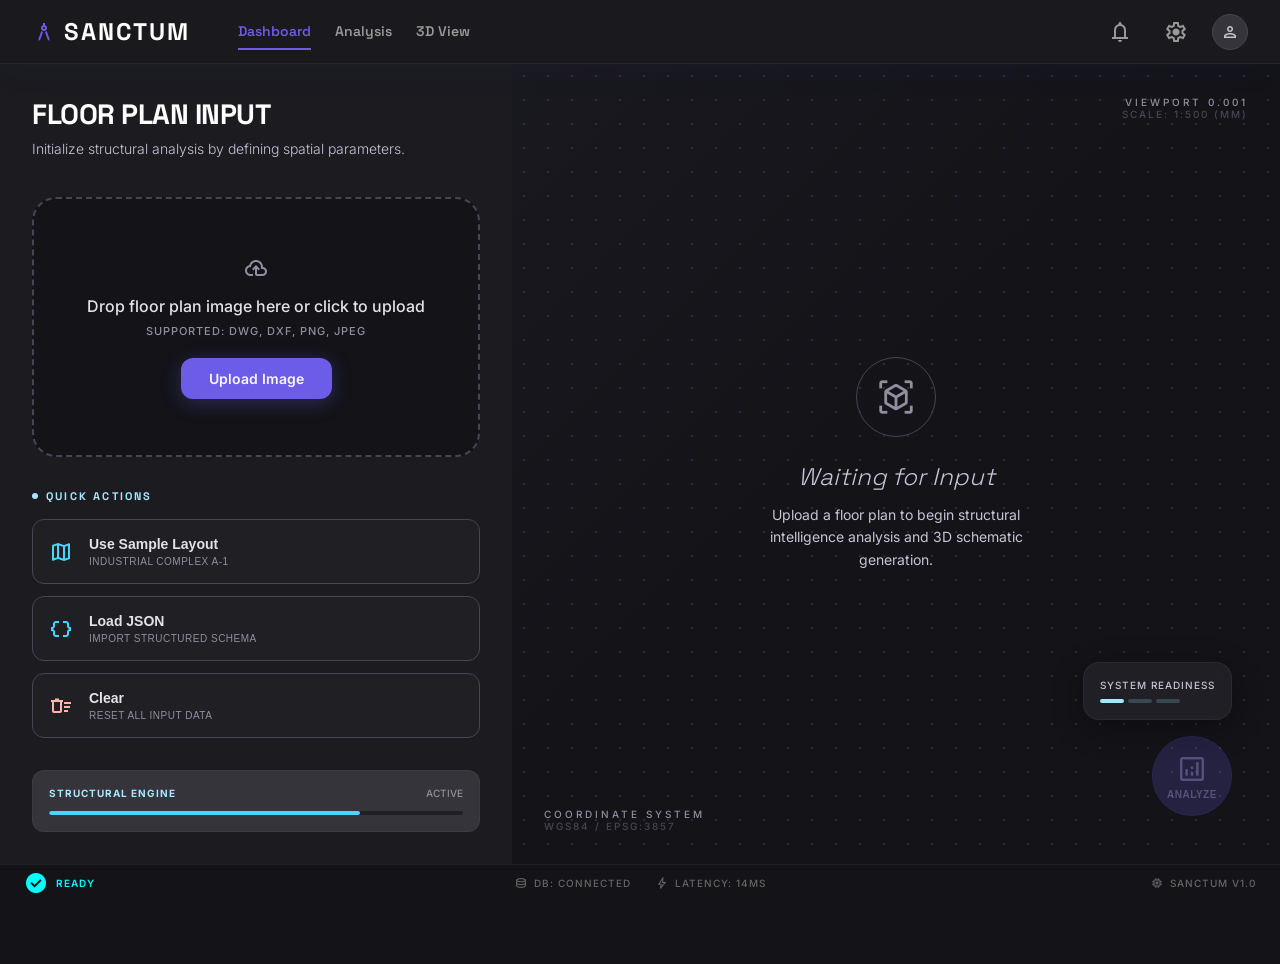
==== frontend/index.html @ 698c04fd "feat: add Flask API server and connect frontend to backend" ====
<!DOCTYPE html>
<html class="dark" lang="en">
<head>
    <meta charset="UTF-8">
    <meta name="viewport" content="width=device-width, initial-scale=1.0">
    <title>SANCTUM AI - Structural Intelligence System</title>
    <link rel="stylesheet" href="style.css">
    <link rel="preconnect" href="https://fonts.googleapis.com">
    <link rel="preconnect" href="https://fonts.gstatic.com" crossorigin>
    <link href="https://fonts.googleapis.com/css2?family=Space+Grotesk:wght@300;400;500;600;700&family=Inter:wght@300;400;500;600;700&family=JetBrains+Mono:wght@400;500;600&display=swap" rel="stylesheet">
    <link href="https://fonts.googleapis.com/css2?family=Material+Symbols+Outlined:wght,FILL@100..700,0..1&display=swap" rel="stylesheet">
</head>
<body>
    <header class="topbar">
        <div class="topbar-left">
            <div class="logo">
                <span class="material-symbols-outlined logo-icon">architecture</span>
                <span class="logo-text">SANCTUM</span>
            </div>
            <nav class="nav-tabs">
                <a class="nav-tab active" href="#">Dashboard</a>
                <a class="nav-tab" href="#">Analysis</a>
                <a class="nav-tab" href="#">3D View</a>
            </nav>
        </div>
        <div class="topbar-right">
            <button class="icon-btn">
                <span class="material-symbols-outlined">notifications</span>
            </button>
            <button class="icon-btn">
                <span class="material-symbols-outlined">settings</span>
            </button>
            <div class="user-avatar">
                <span class="material-symbols-outlined">person</span>
            </div>
        </div>
    </header>

    <main class="main-content">
        <!-- Left Panel - Input -->
        <section class="left-panel">
            <div class="panel-header">
                <h1 class="panel-title">Floor Plan Input</h1>
                <p class="panel-subtitle">Initialize structural analysis by defining spatial parameters.</p>
            </div>

            <!-- Upload Zone -->
            <div class="upload-zone" id="dropzone">
                <span class="material-symbols-outlined upload-icon">cloud_upload</span>
                <p class="upload-text">Drop floor plan image here or click to upload</p>
                <p class="upload-formats">Supported: DWG, DXF, PNG, JPEG</p>
                <button class="upload-btn" id="btn-upload">
                    Upload Image
                </button>
                <input type="file" id="file-input" accept="image/*" hidden>
            </div>

            <!-- Quick Actions -->
            <div class="quick-actions">
                <h2 class="section-title">
                    <span class="section-dot"></span>
                    Quick Actions
                </h2>
                <div class="action-grid">
                    <button class="action-card" id="btn-sample">
                        <span class="material-symbols-outlined action-icon">map</span>
                        <div class="action-info">
                            <p class="action-title">Use Sample Layout</p>
                            <p class="action-desc">Industrial Complex A-1</p>
                        </div>
                    </button>
                    <button class="action-card" id="btn-json">
                        <span class="material-symbols-outlined action-icon">data_object</span>
                        <div class="action-info">
                            <p class="action-title">Load JSON</p>
                            <p class="action-desc">Import structured schema</p>
                        </div>
                    </button>
                    <button class="action-card danger" id="btn-clear">
                        <span class="material-symbols-outlined action-icon">delete_sweep</span>
                        <div class="action-info">
                            <p class="action-title">Clear</p>
                            <p class="action-desc">Reset all input data</p>
                        </div>
                    </button>
                </div>
            </div>

            <!-- System Info -->
            <div class="system-info">
                <div class="system-header">
                    <span class="system-label">Structural Engine</span>
                    <span class="system-status">Active</span>
                </div>
                <div class="system-progress">
                    <div class="progress-bar"></div>
                </div>
            </div>
        </section>

        <!-- Right Panel - Preview -->
        <section class="right-panel">
            <div class="preview-bg">
                <div class="dot-grid"></div>
                <div class="gradient-overlay"></div>
            </div>
            
            <div class="preview-placeholder" id="placeholder">
                <div class="placeholder-icon">
                    <span class="material-symbols-outlined">view_in_ar</span>
                </div>
                <h3 class="placeholder-title">Waiting for Input</h3>
                <p class="placeholder-text">Upload a floor plan to begin structural intelligence analysis and 3D schematic generation.</p>
            </div>

            <img id="preview-image" class="preview-image" alt="Floor plan preview" hidden>

            <!-- Floating Analyze Button -->
            <div class="analyze-float">
                <div class="system-readout">
                    <p class="readout-label">System Readiness</p>
                    <div class="readout-dots">
                        <span class="dot active"></span>
                        <span class="dot"></span>
                        <span class="dot"></span>
                    </div>
                </div>
                <button class="analyze-btn" id="btn-analyze" disabled>
                    <span class="material-symbols-outlined">analytics</span>
                    <span class="analyze-label">Analyze</span>
                </button>
            </div>

            <!-- Corner Annotations -->
            <div class="corner-info top-right">
                <p class="corner-label">Viewport 0.001</p>
                <p class="corner-sublabel">Scale: 1:500 (mm)</p>
            </div>
            <div class="corner-info bottom-left">
                <p class="corner-label">Coordinate System</p>
                <p class="corner-sublabel">WGS84 / EPSG:3857</p>
            </div>
        </section>
    </main>

    <!-- Status Bar -->
    <footer class="status-bar">
        <div class="status-left">
            <span class="material-symbols-outlined status-icon ready">check_circle</span>
            <span class="status-text ready" id="status-text">Ready</span>
        </div>
        <div class="status-center">
            <span class="status-item">
                <span class="material-symbols-outlined">database</span>
                DB: CONNECTED
            </span>
            <span class="status-item">
                <span class="material-symbols-outlined">bolt</span>
                LATENCY: 14MS
            </span>
        </div>
        <div class="status-right">
            <span class="status-item">
                <span class="material-symbols-outlined">memory</span>
                SANCTUM v1.0
            </span>
        </div>
    </footer>

    <script src="app.js"></script>
</body>
</html>
---- frontend/style.css ----
:root {
    --bg-surface: #131318;
    --bg-surface-container: #1f1f24;
    --bg-surface-container-low: #1b1b20;
    --bg-surface-container-high: #2a292f;
    --bg-surface-container-highest: #35343a;
    --bg-surface-bright: #39393e;
    --bg-surface-dim: #131318;
    
    --color-primary: #c6bfff;
    --color-primary-container: #6c5ce7;
    --color-on-primary: #2900a0;
    --color-on-primary-container: #faf6ff;
    
    --color-secondary: #a5e7ff;
    --color-secondary-container: #00d2ff;
    --color-on-secondary: #003543;
    --color-secondary-fixed: #b6ebff;
    --color-secondary-fixed-dim: #47d6ff;
    
    --color-tertiary: #c5c0ff;
    --color-tertiary-container: #6d66c4;
    --color-on-tertiary: #2a1f7e;
    
    --color-error: #ffb4ab;
    --color-error-container: #93000a;
    
    --color-on-surface: #e4e1e9;
    --color-on-surface-variant: #c8c4d7;
    --color-on-background: #e4e1e9;
    
    --color-outline: #928ea0;
    --color-outline-variant: #474554;
    
    --font-headline: 'Space Grotesk', sans-serif;
    --font-body: 'Inter', sans-serif;
    --font-mono: 'JetBrains Mono', monospace;
    
    --radius-sm: 6px;
    --radius-md: 12px;
    --radius-lg: 16px;
    --radius-xl: 24px;
    
    --transition-fast: 150ms ease;
    --transition-normal: 250ms ease;
}

* {
    margin: 0;
    padding: 0;
    box-sizing: border-box;
}

body {
    font-family: var(--font-body);
    background: var(--bg-surface);
    color: var(--color-on-surface);
    min-height: 100vh;
    overflow: hidden;
}

/* Top App Bar */
.topbar {
    position: fixed;
    top: 0;
    left: 0;
    right: 0;
    height: 64px;
    z-index: 100;
    background: rgba(31, 31, 36, 0.6);
    backdrop-filter: blur(24px);
    border-bottom: 1px solid rgba(255, 255, 255, 0.06);
    display: flex;
    align-items: center;
    justify-content: space-between;
    padding: 0 32px;
    box-shadow: 0 0 40px rgba(108, 92, 231, 0.06);
}

.topbar-left {
    display: flex;
    align-items: center;
    gap: 48px;
}

.logo {
    display: flex;
    align-items: center;
    gap: 8px;
}

.logo-icon {
    font-size: 28px;
    color: var(--color-primary-container);
    font-variation-settings: 'FILL' 1;
}

.logo-text {
    font-family: var(--font-headline);
    font-size: 24px;
    font-weight: 700;
    letter-spacing: 2px;
    color: white;
    text-transform: uppercase;
}

.nav-tabs {
    display: flex;
    align-items: center;
    gap: 24px;
}

.nav-tab {
    font-family: var(--font-headline);
    font-size: 14px;
    font-weight: 600;
    color: #999;
    text-decoration: none;
    padding: 8px 0;
    border-bottom: 2px solid transparent;
    transition: all var(--transition-fast);
}

.nav-tab:hover {
    color: white;
}

.nav-tab.active {
    color: var(--color-primary-container);
    border-bottom-color: var(--color-primary-container);
}

.topbar-right {
    display: flex;
    align-items: center;
    gap: 16px;
}

.icon-btn {
    width: 40px;
    height: 40px;
    border-radius: var(--radius-md);
    border: none;
    background: transparent;
    color: #999;
    cursor: pointer;
    display: flex;
    align-items: center;
    justify-content: center;
    transition: all var(--transition-fast);
}

.icon-btn:hover {
    background: var(--bg-surface-container-highest);
    color: white;
}

.user-avatar {
    width: 36px;
    height: 36px;
    border-radius: 50%;
    background: var(--bg-surface-container-highest);
    border: 1px solid var(--color-outline-variant);
    display: flex;
    align-items: center;
    justify-content: center;
    cursor: pointer;
}

.user-avatar .material-symbols-outlined {
    font-size: 20px;
    color: var(--color-on-surface-variant);
}

/* Main Content */
.main-content {
    display: flex;
    height: calc(100vh - 36px - 64px);
    margin-top: 64px;
    overflow: hidden;
}

/* Left Panel */
.left-panel {
    width: 40%;
    min-width: 360px;
    background: var(--bg-surface-container-low);
    padding: 32px;
    display: flex;
    flex-direction: column;
    gap: 32px;
    overflow-y: auto;
}

.panel-header {
    margin-bottom: 8px;
}

.panel-title {
    font-family: var(--font-headline);
    font-size: 28px;
    font-weight: 700;
    letter-spacing: -0.5px;
    color: white;
    text-transform: uppercase;
    margin-bottom: 8px;
}

.panel-subtitle {
    font-size: 14px;
    color: var(--color-on-surface-variant);
    font-weight: 300;
}

/* Upload Zone */
.upload-zone {
    position: relative;
    height: 280px;
    border: 2px dashed var(--color-outline-variant);
    border-radius: var(--radius-xl);
    background: var(--bg-surface-dim);
    display: flex;
    flex-direction: column;
    align-items: center;
    justify-content: center;
    padding: 24px;
    cursor: pointer;
    transition: all var(--transition-normal);
}

.upload-zone:hover {
    border-color: var(--color-primary-container);
    background: var(--bg-surface-container);
}

.upload-icon {
    font-size: 56px;
    color: var(--color-outline);
    margin-bottom: 16px;
    transition: color var(--transition-normal);
}

.upload-zone:hover .upload-icon {
    color: var(--color-primary-container);
}

.upload-text {
    font-size: 16px;
    font-weight: 500;
    color: var(--color-on-surface);
    margin-bottom: 8px;
}

.upload-formats {
    font-size: 11px;
    font-weight: 500;
    color: var(--color-outline);
    text-transform: uppercase;
    letter-spacing: 1px;
    margin-bottom: 20px;
}

.upload-btn {
    padding: 12px 28px;
    background: var(--color-primary-container);
    color: var(--color-on-primary-container);
    border: none;
    border-radius: var(--radius-md);
    font-family: var(--font-body);
    font-size: 14px;
    font-weight: 600;
    cursor: pointer;
    box-shadow: 0 4px 20px rgba(108, 92, 231, 0.3);
    transition: all var(--transition-fast);
}

.upload-btn:hover {
    transform: scale(1.02);
}

.upload-btn:active {
    transform: scale(0.98);
}

/* Quick Actions */
.quick-actions {
    flex: 1;
}

.section-title {
    font-family: var(--font-headline);
    font-size: 11px;
    font-weight: 700;
    color: var(--color-secondary);
    text-transform: uppercase;
    letter-spacing: 0.2em;
    display: flex;
    align-items: center;
    gap: 8px;
    margin-bottom: 16px;
}

.section-dot {
    width: 6px;
    height: 6px;
    background: var(--color-secondary);
    border-radius: 50%;
}

.action-grid {
    display: flex;
    flex-direction: column;
    gap: 12px;
}

.action-card {
    display: flex;
    align-items: center;
    gap: 16px;
    padding: 16px;
    background: var(--bg-surface-container);
    border: 1px solid var(--color-outline-variant);
    border-radius: var(--radius-md);
    cursor: pointer;
    transition: all var(--transition-fast);
    text-align: left;
}

.action-card:hover {
    background: var(--bg-surface-bright);
    border-color: rgba(255, 255, 255, 0.1);
}

.action-card.danger:hover {
    background: rgba(255, 71, 87, 0.1);
    border-color: rgba(255, 71, 87, 0.3);
}

.action-card .action-icon {
    font-size: 24px;
    color: var(--color-secondary-fixed-dim);
}

.action-card.danger .action-icon {
    color: var(--color-error);
}

.action-info {
    flex: 1;
}

.action-title {
    font-size: 14px;
    font-weight: 600;
    color: var(--color-on-surface);
    margin-bottom: 4px;
}

.action-desc {
    font-size: 10px;
    font-weight: 500;
    color: var(--color-outline);
    text-transform: uppercase;
    letter-spacing: 0.05em;
}

/* System Info */
.system-info {
    margin-top: auto;
    padding: 16px;
    background: var(--bg-surface-container-highest);
    border-radius: var(--radius-md);
    border: 1px solid rgba(255, 255, 255, 0.04);
}

.system-header {
    display: flex;
    justify-content: space-between;
    margin-bottom: 12px;
}

.system-label {
    font-size: 10px;
    font-weight: 700;
    color: var(--color-secondary);
    text-transform: uppercase;
    letter-spacing: 0.1em;
}

.system-status {
    font-size: 10px;
    font-weight: 500;
    color: var(--color-outline);
    text-transform: uppercase;
}

.system-progress {
    height: 4px;
    background: var(--bg-surface-container);
    border-radius: 2px;
    overflow: hidden;
}

.progress-bar {
    height: 100%;
    width: 75%;
    background: var(--color-secondary-fixed-dim);
    border-radius: 2px;
}

/* Right Panel */
.right-panel {
    flex: 1;
    position: relative;
    background: var(--bg-surface);
    overflow: hidden;
}

.preview-bg {
    position: absolute;
    inset: 0;
    z-index: 0;
}

.dot-grid {
    position: absolute;
    inset: 0;
    background-image: radial-gradient(circle, var(--color-outline-variant) 1px, transparent 1px);
    background-size: 24px 24px;
    opacity: 0.5;
}

.gradient-overlay {
    position: absolute;
    inset: 0;
    background: linear-gradient(135deg, rgba(198, 191, 255, 0.03) 0%, transparent 50%);
}

.preview-placeholder {
    position: absolute;
    inset: 0;
    display: flex;
    flex-direction: column;
    align-items: center;
    justify-content: center;
    z-index: 1;
}

.placeholder-icon {
    width: 80px;
    height: 80px;
    border: 1px solid var(--color-outline-variant);
    border-radius: 50%;
    display: flex;
    align-items: center;
    justify-content: center;
    margin-bottom: 24px;
}

.placeholder-icon .material-symbols-outlined {
    font-size: 40px;
    color: var(--color-outline);
}

.placeholder-title {
    font-family: var(--font-headline);
    font-size: 24px;
    font-weight: 300;
    color: var(--color-on-surface-variant);
    font-style: italic;
    margin-bottom: 12px;
}

.placeholder-text {
    font-size: 14px;
    color: var(--color-on-surface-variant);
    max-width: 320px;
    text-align: center;
    line-height: 1.6;
}

.preview-image {
    position: absolute;
    inset: 0;
    width: 100%;
    height: 100%;
    object-fit: contain;
    padding: 48px;
    z-index: 2;
}

/* Floating Analyze Button */
.analyze-float {
    position: absolute;
    bottom: 48px;
    right: 48px;
    display: flex;
    flex-direction: column;
    align-items: flex-end;
    gap: 16px;
    z-index: 10;
}

.system-readout {
    padding: 16px;
    background: rgba(42, 41, 47, 0.6);
    backdrop-filter: blur(12px);
    border: 1px solid rgba(255, 255, 255, 0.05);
    border-radius: var(--radius-lg);
    box-shadow: 0 8px 32px rgba(0, 0, 0, 0.3);
}

.readout-label {
    font-size: 10px;
    font-weight: 500;
    color: var(--color-on-surface-variant);
    text-transform: uppercase;
    letter-spacing: 0.1em;
    margin-bottom: 8px;
}

.readout-dots {
    display: flex;
    gap: 4px;
}

.readout-dots .dot {
    width: 24px;
    height: 4px;
    background: rgba(165, 231, 255, 0.2);
    border-radius: 2px;
}

.readout-dots .dot.active {
    background: var(--color-secondary);
}

.analyze-btn {
    width: 80px;
    height: 80px;
    border-radius: 50%;
    background: rgba(108, 92, 231, 0.2);
    border: 1px solid rgba(108, 92, 231, 0.1);
    color: rgba(198, 191, 255, 0.3);
    cursor: not-allowed;
    display: flex;
    flex-direction: column;
    align-items: center;
    justify-content: center;
    gap: 4px;
    transition: all var(--transition-normal);
}

.analyze-btn:not(:disabled) {
    background: var(--color-primary-container);
    color: var(--color-on-primary-container);
    cursor: pointer;
    box-shadow: 0 8px 32px rgba(108, 92, 231, 0.4);
}

.analyze-btn:not(:disabled):hover {
    transform: scale(1.05);
    box-shadow: 0 12px 40px rgba(108, 92, 231, 0.5);
}

.analyze-btn .material-symbols-outlined {
    font-size: 32px;
}

.analyze-label {
    font-size: 10px;
    font-weight: 700;
    text-transform: uppercase;
    letter-spacing: 0.05em;
}

/* Corner Annotations */
.corner-info {
    position: absolute;
    z-index: 5;
    pointer-events: none;
}

.corner-info.top-right {
    top: 32px;
    right: 32px;
    text-align: right;
}

.corner-info.bottom-left {
    bottom: 32px;
    left: 32px;
}

.corner-label {
    font-size: 10px;
    font-weight: 500;
    color: var(--color-outline);
    text-transform: uppercase;
    letter-spacing: 0.3em;
}

.corner-sublabel {
    font-size: 10px;
    font-weight: 500;
    color: var(--color-outline-variant);
    text-transform: uppercase;
    letter-spacing: 0.2em;
}

/* Status Bar */
.status-bar {
    position: fixed;
    bottom: 0;
    left: 0;
    right: 0;
    height: 36px;
    z-index: 100;
    background: var(--bg-surface);
    border-top: 1px solid rgba(255, 255, 255, 0.05);
    display: flex;
    align-items: center;
    justify-content: space-between;
    padding: 0 24px;
}

.status-left,
.status-center,
.status-right {
    display: flex;
    align-items: center;
    gap: 8px;
}

.status-left {
    flex: 1;
}

.status-center {
    flex: 2;
    justify-content: center;
    gap: 24px;
}

.status-right {
    flex: 1;
    justify-content: flex-end;
}

.status-icon {
    font-size: 16px;
}

.status-icon.ready {
    color: #00FFFF;
    font-variation-settings: 'FILL' 1;
}

.status-text {
    font-size: 10px;
    font-weight: 600;
    text-transform: uppercase;
    letter-spacing: 0.1em;
    color: #00FFFF;
}

.status-item {
    display: flex;
    align-items: center;
    gap: 6px;
    font-size: 10px;
    font-weight: 500;
    text-transform: uppercase;
    letter-spacing: 0.1em;
    color: #666;
}

.status-item .material-symbols-outlined {
    font-size: 14px;
}

/* Dragover State */
.upload-zone.dragover {
    border-color: var(--color-primary-container);
    background: var(--bg-surface-container);
}

.upload-zone.dragover .upload-icon {
    color: var(--color-primary-container);
}

/* Loading Animation */
.analyze-btn.loading {
    pointer-events: none;
}

.analyze-btn.loading .material-symbols-outlined {
    animation: spin 1s linear infinite;
}

@keyframes spin {
    from { transform: rotate(0deg); }
    to { transform: rotate(360deg); }
}

/* Responsive */
@media (max-width: 1024px) {
    .left-panel {
        width: 100%;
        min-width: auto;
        height: auto;
        max-height: 50vh;
    }
    
    .right-panel {
        min-height: 50vh;
    }
    
    .analyze-float {
        bottom: 24px;
        right: 24px;
    }
}
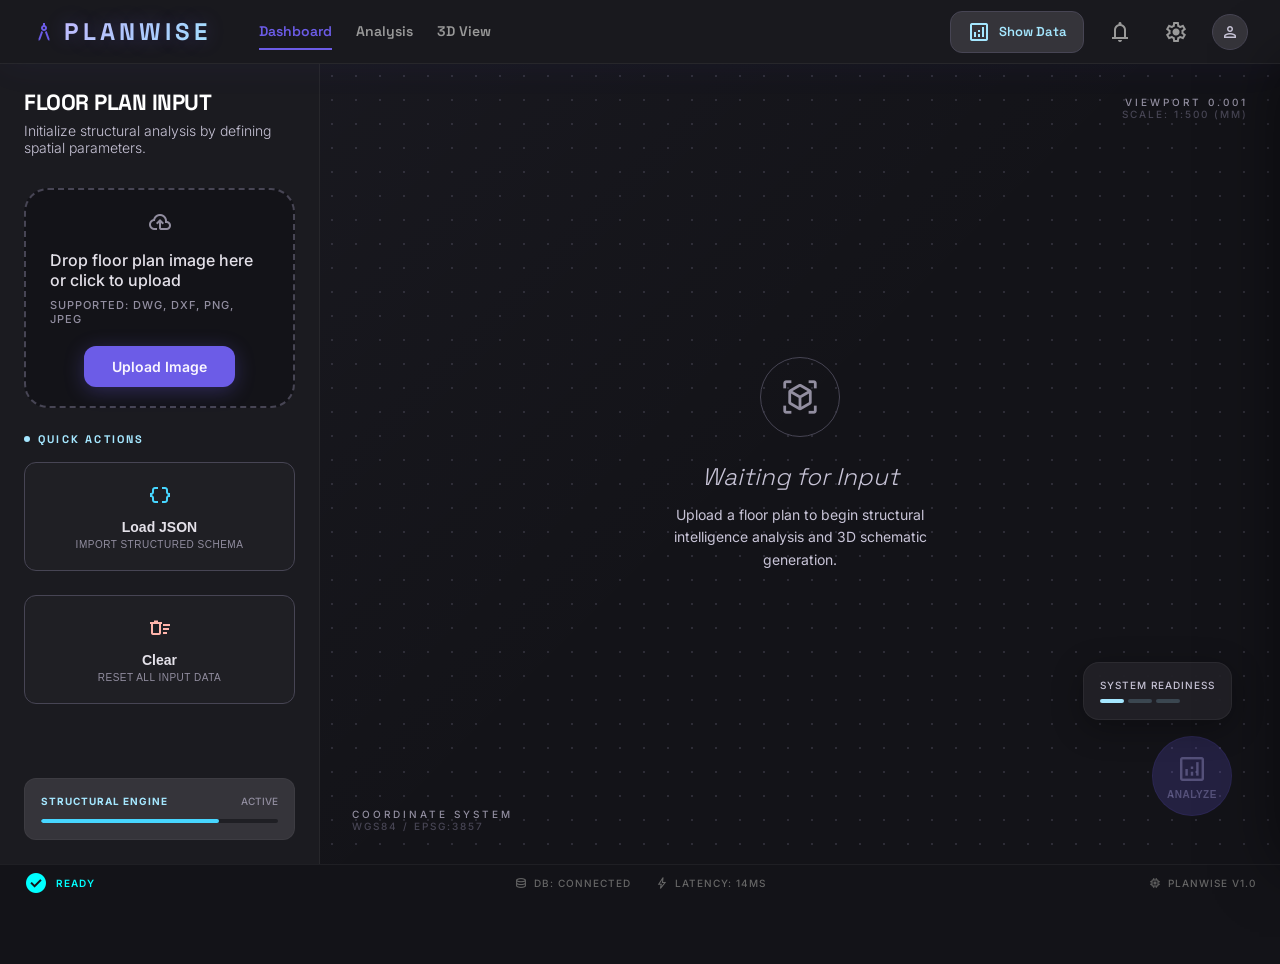
==== commit 23db17c3: "UI updates: improved layout, removed sample layout option, added toggle panel, branding update to Pl" ====
--- a/frontend/index.html
+++ b/frontend/index.html
@@ -3,19 +3,20 @@
 <head>
     <meta charset="UTF-8">
     <meta name="viewport" content="width=device-width, initial-scale=1.0">
-    <title>SANCTUM AI - Structural Intelligence System</title>
+    <title>PLANWISE AI - Structural Intelligence System</title>
     <link rel="stylesheet" href="style.css">
     <link rel="preconnect" href="https://fonts.googleapis.com">
     <link rel="preconnect" href="https://fonts.gstatic.com" crossorigin>
     <link href="https://fonts.googleapis.com/css2?family=Space+Grotesk:wght@300;400;500;600;700&family=Inter:wght@300;400;500;600;700&family=JetBrains+Mono:wght@400;500;600&display=swap" rel="stylesheet">
     <link href="https://fonts.googleapis.com/css2?family=Material+Symbols+Outlined:wght,FILL@100..700,0..1&display=swap" rel="stylesheet">
+    <script src="https://cdn.plot.ly/plotly-2.32.0.min.js"></script>
 </head>
 <body>
     <header class="topbar">
         <div class="topbar-left">
             <div class="logo">
                 <span class="material-symbols-outlined logo-icon">architecture</span>
-                <span class="logo-text">SANCTUM</span>
+                <span class="logo-text">PLANWISE</span>
             </div>
             <nav class="nav-tabs">
                 <a class="nav-tab active" href="#">Dashboard</a>
@@ -24,6 +25,10 @@
             </nav>
         </div>
         <div class="topbar-right">
+            <button class="toggle-btn" id="btn-toggle-results">
+                <span class="material-symbols-outlined">analytics</span>
+                <span>Show Data</span>
+            </button>
             <button class="icon-btn">
                 <span class="material-symbols-outlined">notifications</span>
             </button>
@@ -62,13 +67,6 @@
                     Quick Actions
                 </h2>
                 <div class="action-grid">
-                    <button class="action-card" id="btn-sample">
-                        <span class="material-symbols-outlined action-icon">map</span>
-                        <div class="action-info">
-                            <p class="action-title">Use Sample Layout</p>
-                            <p class="action-desc">Industrial Complex A-1</p>
-                        </div>
-                    </button>
                     <button class="action-card" id="btn-json">
                         <span class="material-symbols-outlined action-icon">data_object</span>
                         <div class="action-info">
@@ -114,6 +112,9 @@
             </div>
 
             <img id="preview-image" class="preview-image" alt="Floor plan preview" hidden>
+            
+            <!-- Plotly 3D Viewer -->
+            <div id="plotly-viewer" style="position: absolute; top:0; left:0; width: 100%; height: 100%; z-index: 10; display: none;"></div>
 
             <!-- Floating Analyze Button -->
             <div class="analyze-float">
@@ -140,6 +141,21 @@
                 <p class="corner-label">Coordinate System</p>
                 <p class="corner-sublabel">WGS84 / EPSG:3857</p>
             </div>
+        <!-- Right Panel - Analysis Results -->
+        <section class="analysis-panel" id="analysis-panel">
+            <div class="analysis-header">
+                <h2 class="analysis-title">Structural Analysis</h2>
+                <div class="analysis-badge">Real-time</div>
+            </div>
+            
+            <div class="analysis-placeholder">
+                <span class="material-symbols-outlined placeholder-icon">analytics</span>
+                <p>Run analysis to view structural data and material optimization recommendations.</p>
+            </div>
+            
+            <div class="analysis-results" id="analysis-results" hidden>
+                <!-- Dynamically populated by app.js -->
+            </div>
         </section>
     </main>
 
@@ -162,7 +178,7 @@
         <div class="status-right">
             <span class="status-item">
                 <span class="material-symbols-outlined">memory</span>
-                SANCTUM v1.0
+                PLANWISE v1.0
             </span>
         </div>
     </footer>
--- a/frontend/style.css
+++ b/frontend/style.css
@@ -99,8 +99,12 @@
     font-family: var(--font-headline);
     font-size: 24px;
     font-weight: 700;
-    letter-spacing: 2px;
-    color: white;
+    letter-spacing: 4px;
+    background: linear-gradient(135deg, #c6bfff 0%, #a5e7ff 100%);
+    -webkit-background-clip: text;
+    background-clip: text;
+    -webkit-text-fill-color: transparent;
+    text-shadow: 0 0 20px rgba(108, 92, 231, 0.3);
     text-transform: uppercase;
 }
 
@@ -182,13 +186,13 @@
 
 /* Left Panel */
 .left-panel {
-    width: 40%;
-    min-width: 360px;
+    width: 320px;
     background: var(--bg-surface-container-low);
-    padding: 32px;
-    display: flex;
-    flex-direction: column;
-    gap: 32px;
+    padding: 24px;
+    display: flex;
+    flex-direction: column;
+    gap: 24px;
+    border-right: 1px solid rgba(255, 255, 255, 0.05);
     overflow-y: auto;
 }
 
@@ -198,12 +202,12 @@
 
 .panel-title {
     font-family: var(--font-headline);
-    font-size: 28px;
+    font-size: 22px;
     font-weight: 700;
     letter-spacing: -0.5px;
     color: white;
     text-transform: uppercase;
-    margin-bottom: 8px;
+    margin-bottom: 6px;
 }
 
 .panel-subtitle {
@@ -215,7 +219,7 @@
 /* Upload Zone */
 .upload-zone {
     position: relative;
-    height: 280px;
+    height: 220px;
     border: 2px dashed var(--color-outline-variant);
     border-radius: var(--radius-xl);
     background: var(--bg-surface-dim);
@@ -310,20 +314,25 @@
 .action-grid {
     display: flex;
     flex-direction: column;
+    align-items: center;
+    gap: 24px;
+    width: 100%;
+}
+
+.action-card {
+    display: flex;
+    flex-direction: column;
+    align-items: center;
+    justify-content: center;
     gap: 12px;
-}
-
-.action-card {
-    display: flex;
-    align-items: center;
-    gap: 16px;
-    padding: 16px;
+    padding: 20px;
+    width: 100%;
     background: var(--bg-surface-container);
     border: 1px solid var(--color-outline-variant);
     border-radius: var(--radius-md);
     cursor: pointer;
     transition: all var(--transition-fast);
-    text-align: left;
+    text-align: center;
 }
 
 .action-card:hover {
@@ -698,26 +707,213 @@
     animation: spin 1s linear infinite;
 }
 
+
+/* Toggle Button Style */
+.toggle-btn {
+    display: flex;
+    align-items: center;
+    gap: 8px;
+    padding: 8px 16px;
+    background: var(--bg-surface-container-highest);
+    border: 1px solid var(--color-outline-variant);
+    border-radius: var(--radius-md);
+    color: var(--color-secondary);
+    font-family: var(--font-headline);
+    font-size: 13px;
+    font-weight: 600;
+    cursor: pointer;
+    transition: all var(--transition-fast);
+}
+
+.toggle-btn:hover {
+    background: var(--bg-surface-bright);
+    color: white;
+    border-color: var(--color-secondary);
+}
+
+.toggle-btn.active {
+    background: var(--color-secondary);
+    color: black;
+}
+
+/* Analysis Panel (Toggleable Side Drawer) */
+.analysis-panel {
+    position: fixed;
+    top: 64px;
+    right: -420px;
+    bottom: 36px;
+    width: 400px;
+    background: rgba(31, 31, 36, 0.9);
+    backdrop-filter: blur(24px);
+    border-left: 1px solid rgba(255, 255, 255, 0.1);
+    display: flex;
+    flex-direction: column;
+    padding: 0;
+    overflow: hidden;
+    z-index: 1500;
+    transition: all 0.4s cubic-bezier(0.16, 1, 0.3, 1);
+    box-shadow: -20px 0 60px rgba(0, 0, 0, 0.5);
+}
+
+.analysis-panel.show {
+    right: 0;
+}
+
+.analysis-header {
+    height: 64px;
+    padding: 0 24px;
+    display: flex;
+    align-items: center;
+    justify-content: space-between;
+    border-bottom: 1px solid rgba(255, 255, 255, 0.05);
+}
+
+.analysis-title {
+    font-family: var(--font-headline);
+    font-size: 16px;
+    font-weight: 700;
+    color: white;
+    text-transform: uppercase;
+    letter-spacing: 0.1em;
+}
+
+.analysis-badge {
+    font-size: 10px;
+    font-weight: 700;
+    padding: 4px 8px;
+    background: rgba(0, 217, 165, 0.1);
+    color: #00D9A5;
+    border-radius: 4px;
+    text-transform: uppercase;
+    letter-spacing: 0.1em;
+}
+
+.analysis-placeholder {
+    flex: 1;
+    display: flex;
+    flex-direction: column;
+    align-items: center;
+    justify-content: center;
+    padding: 40px;
+    text-align: center;
+    color: var(--color-outline);
+}
+
+.analysis-placeholder .placeholder-icon {
+    font-size: 48px;
+    margin-bottom: 24px;
+    opacity: 0.3;
+}
+
+.analysis-placeholder p {
+    font-size: 13px;
+    line-height: 1.6;
+    max-width: 240px;
+}
+
+.analysis-results {
+    flex: 1;
+    padding: 24px;
+    overflow-y: auto;
+    display: flex;
+    flex-direction: column;
+    gap: 16px;
+}
+
+.room-card {
+    background: var(--bg-surface-container);
+    border: 1px solid var(--color-outline-variant);
+    border-radius: 12px;
+    padding: 16px;
+    display: flex;
+    flex-direction: column;
+    gap: 12px;
+}
+
+.room-header {
+    display: flex;
+    justify-content: space-between;
+    align-items: center;
+    padding-bottom: 12px;
+    border-bottom: 1px solid var(--color-outline-variant);
+}
+
+.room-name {
+    font-size: 14px;
+    font-weight: 700;
+    color: white;
+}
+
+.risk-badge {
+    font-size: 10px;
+    font-weight: 700;
+    padding: 3px 8px;
+    border-radius: 4px;
+    text-transform: uppercase;
+}
+
+.wall-item {
+    padding-left: 8px;
+    border-left: 2px solid rgba(255, 255, 255, 0.1);
+    margin-bottom: 12px;
+}
+
+.wall-header {
+    display: flex;
+    justify-content: space-between;
+    margin-bottom: 12px;
+}
+
+.wall-name {
+    font-size: 12px;
+    font-weight: 600;
+    color: var(--color-primary-container);
+}
+
+.wall-score {
+    font-size: 10px;
+    font-weight: 600;
+    color: var(--color-outline);
+}
+
+.material-chip {
+    display: flex;
+    justify-content: space-between;
+    align-items: center;
+    padding: 6px 8px;
+    background: rgba(255, 255, 255, 0.03);
+    border-radius: 6px;
+    margin-bottom: 4px;
+}
+
+.chip-rank {
+    font-size: 9px;
+    padding: 1px 4px;
+    border-radius: 3px;
+    margin-right: 4px;
+}
+
+.chip-name {
+    font-size: 12px;
+    font-weight: 600;
+}
+
+.wall-exp {
+    font-size: 12px;
+    color: var(--color-on-surface-variant);
+    line-height: 1.4;
+    margin: 8px 0 0 0;
+}
+
 @keyframes spin {
     from { transform: rotate(0deg); }
     to { transform: rotate(360deg); }
 }
 
-/* Responsive */
-@media (max-width: 1024px) {
-    .left-panel {
-        width: 100%;
-        min-width: auto;
-        height: auto;
-        max-height: 50vh;
+/* Responsive adjustments */
+@media (max-width: 1280px) {
+    .analysis-panel {
+        width: 320px;
+        right: -340px;
     }
-    
-    .right-panel {
-        min-height: 50vh;
-    }
-    
-    .analyze-float {
-        bottom: 24px;
-        right: 24px;
-    }
-}
+}
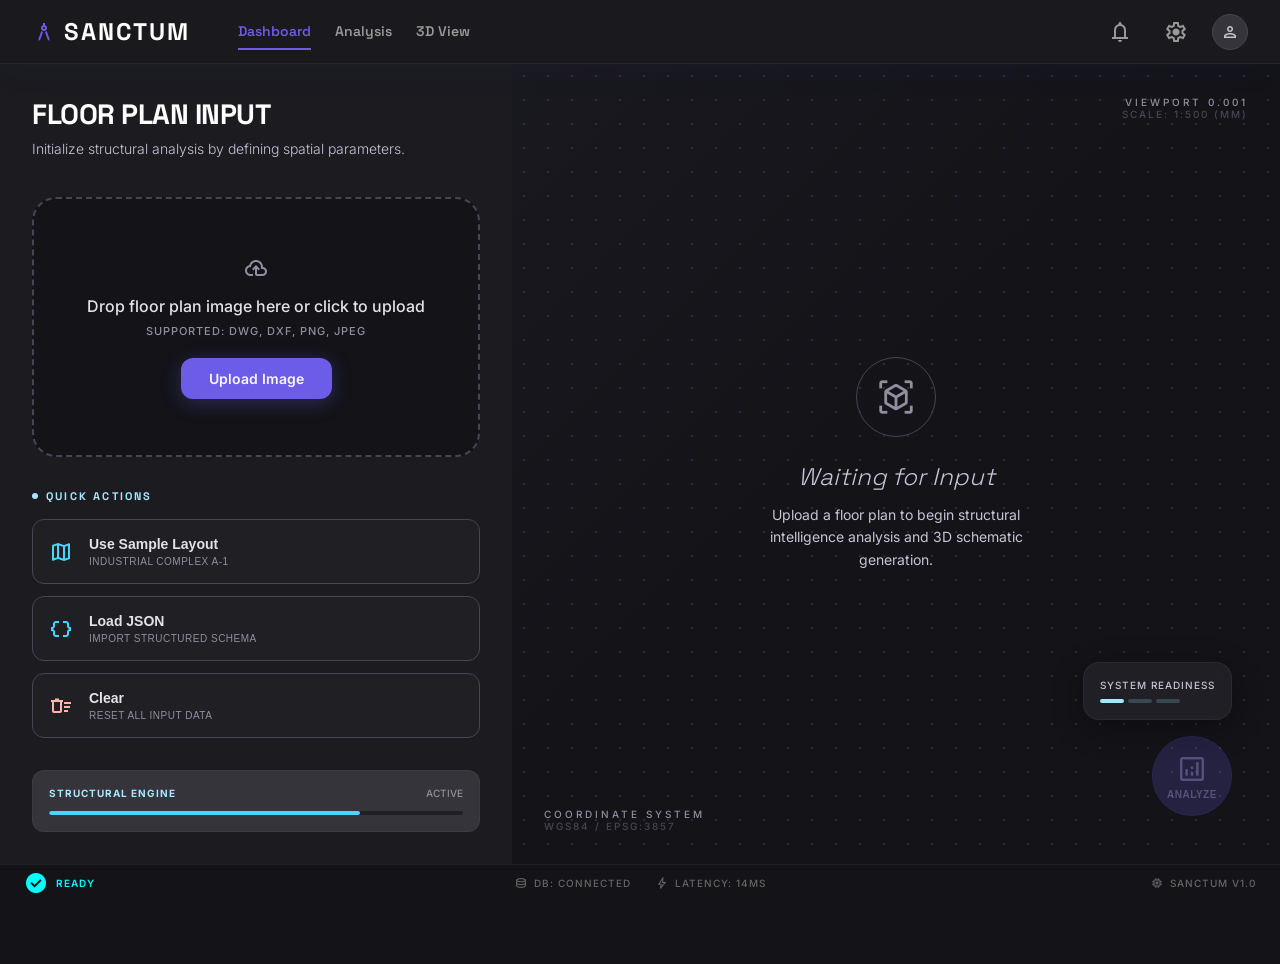
==== commit 164e3116: "Merge pull request #1 from mayankj0919/master getting test up to date" ====
--- a/frontend/index.html
+++ b/frontend/index.html
@@ -3,7 +3,7 @@
 <head>
     <meta charset="UTF-8">
     <meta name="viewport" content="width=device-width, initial-scale=1.0">
-    <title>PLANWISE AI - Structural Intelligence System</title>
+    <title>SANCTUM AI - Structural Intelligence System</title>
     <link rel="stylesheet" href="style.css">
     <link rel="preconnect" href="https://fonts.googleapis.com">
     <link rel="preconnect" href="https://fonts.gstatic.com" crossorigin>
@@ -16,7 +16,7 @@
         <div class="topbar-left">
             <div class="logo">
                 <span class="material-symbols-outlined logo-icon">architecture</span>
-                <span class="logo-text">PLANWISE</span>
+                <span class="logo-text">SANCTUM</span>
             </div>
             <nav class="nav-tabs">
                 <a class="nav-tab active" href="#">Dashboard</a>
@@ -25,10 +25,6 @@
             </nav>
         </div>
         <div class="topbar-right">
-            <button class="toggle-btn" id="btn-toggle-results">
-                <span class="material-symbols-outlined">analytics</span>
-                <span>Show Data</span>
-            </button>
             <button class="icon-btn">
                 <span class="material-symbols-outlined">notifications</span>
             </button>
@@ -67,6 +63,13 @@
                     Quick Actions
                 </h2>
                 <div class="action-grid">
+                    <button class="action-card" id="btn-sample">
+                        <span class="material-symbols-outlined action-icon">map</span>
+                        <div class="action-info">
+                            <p class="action-title">Use Sample Layout</p>
+                            <p class="action-desc">Industrial Complex A-1</p>
+                        </div>
+                    </button>
                     <button class="action-card" id="btn-json">
                         <span class="material-symbols-outlined action-icon">data_object</span>
                         <div class="action-info">
@@ -116,6 +119,18 @@
             <!-- Plotly 3D Viewer -->
             <div id="plotly-viewer" style="position: absolute; top:0; left:0; width: 100%; height: 100%; z-index: 10; display: none;"></div>
 
+            <!-- Phase Selector -->
+            <div class="phase-selector" id="phase-selector" style="display: none;">
+                <button class="phase-btn active" data-phase="phase_1_layout">1. Layout</button>
+                <button class="phase-btn" data-phase="phase_2_walls">2. Walls</button>
+                <button class="phase-btn" data-phase="phase_3_analysis">3. Analysis</button>
+                <button class="phase-btn" data-phase="phase_4_materials">4. Materials</button>
+                <button class="phase-btn" data-phase="phase_5_final">5. Final</button>
+                <button class="phase-btn play-btn" id="btn-autoplay" title="Auto-play phases">
+                    <span class="material-symbols-outlined" style="font-size: 18px;">play_arrow</span>
+                </button>
+            </div>
+
             <!-- Floating Analyze Button -->
             <div class="analyze-float">
                 <div class="system-readout">
@@ -141,21 +156,6 @@
                 <p class="corner-label">Coordinate System</p>
                 <p class="corner-sublabel">WGS84 / EPSG:3857</p>
             </div>
-        <!-- Right Panel - Analysis Results -->
-        <section class="analysis-panel" id="analysis-panel">
-            <div class="analysis-header">
-                <h2 class="analysis-title">Structural Analysis</h2>
-                <div class="analysis-badge">Real-time</div>
-            </div>
-            
-            <div class="analysis-placeholder">
-                <span class="material-symbols-outlined placeholder-icon">analytics</span>
-                <p>Run analysis to view structural data and material optimization recommendations.</p>
-            </div>
-            
-            <div class="analysis-results" id="analysis-results" hidden>
-                <!-- Dynamically populated by app.js -->
-            </div>
         </section>
     </main>
 
@@ -178,7 +178,7 @@
         <div class="status-right">
             <span class="status-item">
                 <span class="material-symbols-outlined">memory</span>
-                PLANWISE v1.0
+                SANCTUM v1.0
             </span>
         </div>
     </footer>
--- a/frontend/style.css
+++ b/frontend/style.css
@@ -99,12 +99,8 @@
     font-family: var(--font-headline);
     font-size: 24px;
     font-weight: 700;
-    letter-spacing: 4px;
-    background: linear-gradient(135deg, #c6bfff 0%, #a5e7ff 100%);
-    -webkit-background-clip: text;
-    background-clip: text;
-    -webkit-text-fill-color: transparent;
-    text-shadow: 0 0 20px rgba(108, 92, 231, 0.3);
+    letter-spacing: 2px;
+    color: white;
     text-transform: uppercase;
 }
 
@@ -186,13 +182,13 @@
 
 /* Left Panel */
 .left-panel {
-    width: 320px;
+    width: 40%;
+    min-width: 360px;
     background: var(--bg-surface-container-low);
-    padding: 24px;
+    padding: 32px;
     display: flex;
     flex-direction: column;
-    gap: 24px;
-    border-right: 1px solid rgba(255, 255, 255, 0.05);
+    gap: 32px;
     overflow-y: auto;
 }
 
@@ -202,12 +198,12 @@
 
 .panel-title {
     font-family: var(--font-headline);
-    font-size: 22px;
+    font-size: 28px;
     font-weight: 700;
     letter-spacing: -0.5px;
     color: white;
     text-transform: uppercase;
-    margin-bottom: 6px;
+    margin-bottom: 8px;
 }
 
 .panel-subtitle {
@@ -219,7 +215,7 @@
 /* Upload Zone */
 .upload-zone {
     position: relative;
-    height: 220px;
+    height: 280px;
     border: 2px dashed var(--color-outline-variant);
     border-radius: var(--radius-xl);
     background: var(--bg-surface-dim);
@@ -314,25 +310,20 @@
 .action-grid {
     display: flex;
     flex-direction: column;
-    align-items: center;
-    gap: 24px;
-    width: 100%;
+    gap: 12px;
 }
 
 .action-card {
     display: flex;
-    flex-direction: column;
-    align-items: center;
-    justify-content: center;
-    gap: 12px;
-    padding: 20px;
-    width: 100%;
+    align-items: center;
+    gap: 16px;
+    padding: 16px;
     background: var(--bg-surface-container);
     border: 1px solid var(--color-outline-variant);
     border-radius: var(--radius-md);
     cursor: pointer;
     transition: all var(--transition-fast);
-    text-align: center;
+    text-align: left;
 }
 
 .action-card:hover {
@@ -707,213 +698,87 @@
     animation: spin 1s linear infinite;
 }
 
-
-/* Toggle Button Style */
-.toggle-btn {
-    display: flex;
-    align-items: center;
-    gap: 8px;
-    padding: 8px 16px;
-    background: var(--bg-surface-container-highest);
-    border: 1px solid var(--color-outline-variant);
-    border-radius: var(--radius-md);
-    color: var(--color-secondary);
+@keyframes spin {
+    from { transform: rotate(0deg); }
+    to { transform: rotate(360deg); }
+}
+
+/* Phase Selector */
+.phase-selector {
+    position: absolute;
+    top: 32px;
+    left: 50%;
+    transform: translateX(-50%);
+    background: rgba(31, 31, 36, 0.85);
+    backdrop-filter: blur(12px);
+    border: 1px solid rgba(255, 255, 255, 0.1);
+    border-radius: 24px;
+    padding: 6px;
+    display: flex;
+    gap: 4px;
+    z-index: 20;
+    box-shadow: 0 8px 32px rgba(0, 0, 0, 0.3);
+}
+
+.phase-btn {
+    background: transparent;
+    border: none;
+    color: var(--color-on-surface-variant);
     font-family: var(--font-headline);
     font-size: 13px;
     font-weight: 600;
+    padding: 8px 16px;
+    border-radius: 18px;
     cursor: pointer;
     transition: all var(--transition-fast);
 }
 
-.toggle-btn:hover {
-    background: var(--bg-surface-bright);
+.phase-btn:hover {
+    background: rgba(255, 255, 255, 0.05);
     color: white;
+}
+
+.phase-btn.active {
+    background: var(--color-primary-container);
+    color: white;
+    box-shadow: 0 4px 12px rgba(108, 92, 231, 0.3);
+}
+
+.phase-btn.play-btn {
+    display: flex;
+    align-items: center;
+    justify-content: center;
+    padding: 6px 12px;
+    margin-left: 8px;
+    color: var(--color-secondary);
+    border: 1px solid rgba(165, 231, 255, 0.2);
+}
+
+.phase-btn.play-btn:hover {
+    background: rgba(165, 231, 255, 0.1);
     border-color: var(--color-secondary);
 }
 
-.toggle-btn.active {
+.phase-btn.play-btn.playing {
     background: var(--color-secondary);
-    color: black;
-}
-
-/* Analysis Panel (Toggleable Side Drawer) */
-.analysis-panel {
-    position: fixed;
-    top: 64px;
-    right: -420px;
-    bottom: 36px;
-    width: 400px;
-    background: rgba(31, 31, 36, 0.9);
-    backdrop-filter: blur(24px);
-    border-left: 1px solid rgba(255, 255, 255, 0.1);
-    display: flex;
-    flex-direction: column;
-    padding: 0;
-    overflow: hidden;
-    z-index: 1500;
-    transition: all 0.4s cubic-bezier(0.16, 1, 0.3, 1);
-    box-shadow: -20px 0 60px rgba(0, 0, 0, 0.5);
-}
-
-.analysis-panel.show {
-    right: 0;
-}
-
-.analysis-header {
-    height: 64px;
-    padding: 0 24px;
-    display: flex;
-    align-items: center;
-    justify-content: space-between;
-    border-bottom: 1px solid rgba(255, 255, 255, 0.05);
-}
-
-.analysis-title {
-    font-family: var(--font-headline);
-    font-size: 16px;
-    font-weight: 700;
-    color: white;
-    text-transform: uppercase;
-    letter-spacing: 0.1em;
-}
-
-.analysis-badge {
-    font-size: 10px;
-    font-weight: 700;
-    padding: 4px 8px;
-    background: rgba(0, 217, 165, 0.1);
-    color: #00D9A5;
-    border-radius: 4px;
-    text-transform: uppercase;
-    letter-spacing: 0.1em;
-}
-
-.analysis-placeholder {
-    flex: 1;
-    display: flex;
-    flex-direction: column;
-    align-items: center;
-    justify-content: center;
-    padding: 40px;
-    text-align: center;
-    color: var(--color-outline);
-}
-
-.analysis-placeholder .placeholder-icon {
-    font-size: 48px;
-    margin-bottom: 24px;
-    opacity: 0.3;
-}
-
-.analysis-placeholder p {
-    font-size: 13px;
-    line-height: 1.6;
-    max-width: 240px;
-}
-
-.analysis-results {
-    flex: 1;
-    padding: 24px;
-    overflow-y: auto;
-    display: flex;
-    flex-direction: column;
-    gap: 16px;
-}
-
-.room-card {
-    background: var(--bg-surface-container);
-    border: 1px solid var(--color-outline-variant);
-    border-radius: 12px;
-    padding: 16px;
-    display: flex;
-    flex-direction: column;
-    gap: 12px;
-}
-
-.room-header {
-    display: flex;
-    justify-content: space-between;
-    align-items: center;
-    padding-bottom: 12px;
-    border-bottom: 1px solid var(--color-outline-variant);
-}
-
-.room-name {
-    font-size: 14px;
-    font-weight: 700;
-    color: white;
-}
-
-.risk-badge {
-    font-size: 10px;
-    font-weight: 700;
-    padding: 3px 8px;
-    border-radius: 4px;
-    text-transform: uppercase;
-}
-
-.wall-item {
-    padding-left: 8px;
-    border-left: 2px solid rgba(255, 255, 255, 0.1);
-    margin-bottom: 12px;
-}
-
-.wall-header {
-    display: flex;
-    justify-content: space-between;
-    margin-bottom: 12px;
-}
-
-.wall-name {
-    font-size: 12px;
-    font-weight: 600;
-    color: var(--color-primary-container);
-}
-
-.wall-score {
-    font-size: 10px;
-    font-weight: 600;
-    color: var(--color-outline);
-}
-
-.material-chip {
-    display: flex;
-    justify-content: space-between;
-    align-items: center;
-    padding: 6px 8px;
-    background: rgba(255, 255, 255, 0.03);
-    border-radius: 6px;
-    margin-bottom: 4px;
-}
-
-.chip-rank {
-    font-size: 9px;
-    padding: 1px 4px;
-    border-radius: 3px;
-    margin-right: 4px;
-}
-
-.chip-name {
-    font-size: 12px;
-    font-weight: 600;
-}
-
-.wall-exp {
-    font-size: 12px;
-    color: var(--color-on-surface-variant);
-    line-height: 1.4;
-    margin: 8px 0 0 0;
-}
-
-@keyframes spin {
-    from { transform: rotate(0deg); }
-    to { transform: rotate(360deg); }
-}
-
-/* Responsive adjustments */
-@media (max-width: 1280px) {
-    .analysis-panel {
-        width: 320px;
-        right: -340px;
+    color: var(--bg-surface);
+}
+
+/* Responsive */
+@media (max-width: 1024px) {
+    .left-panel {
+        width: 100%;
+        min-width: auto;
+        height: auto;
+        max-height: 50vh;
     }
-}
+    
+    .right-panel {
+        min-height: 50vh;
+    }
+    
+    .analyze-float {
+        bottom: 24px;
+        right: 24px;
+    }
+}
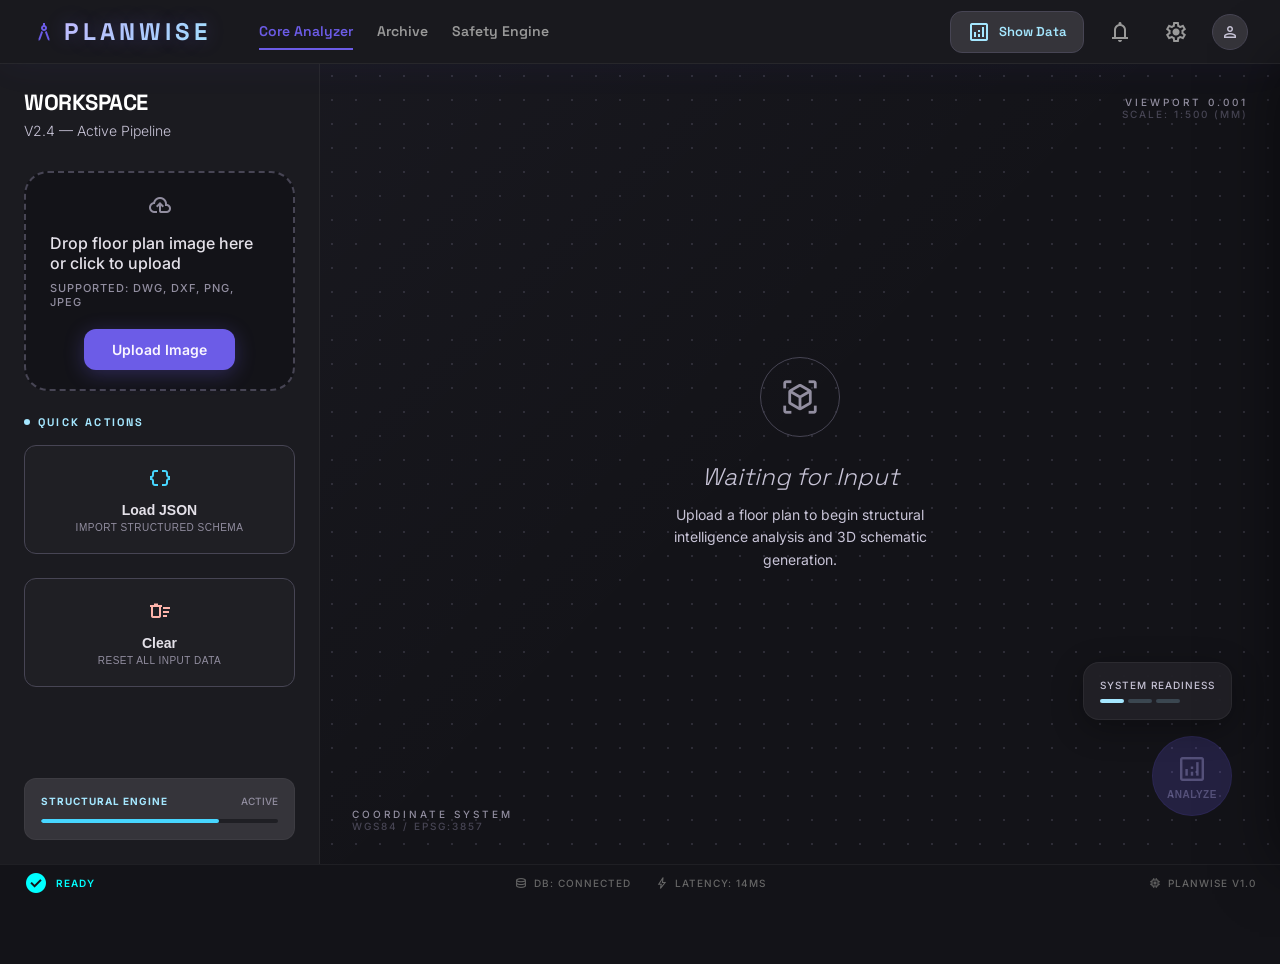
==== commit 2feb248d: "Merged premium UI improvements from uifinal branch and implemented robust vision parser filters" ====
--- a/frontend/index.html
+++ b/frontend/index.html
@@ -3,7 +3,7 @@
 <head>
     <meta charset="UTF-8">
     <meta name="viewport" content="width=device-width, initial-scale=1.0">
-    <title>SANCTUM AI - Structural Intelligence System</title>
+    <title>PlanWise — Structural Intelligence</title>
     <link rel="stylesheet" href="style.css">
     <link rel="preconnect" href="https://fonts.googleapis.com">
     <link rel="preconnect" href="https://fonts.gstatic.com" crossorigin>
@@ -16,15 +16,19 @@
         <div class="topbar-left">
             <div class="logo">
                 <span class="material-symbols-outlined logo-icon">architecture</span>
-                <span class="logo-text">SANCTUM</span>
+                <span class="logo-text">PLANWISE</span>
             </div>
             <nav class="nav-tabs">
-                <a class="nav-tab active" href="#">Dashboard</a>
-                <a class="nav-tab" href="#">Analysis</a>
-                <a class="nav-tab" href="#">3D View</a>
+                <a class="nav-tab active" href="#">Core Analyzer</a>
+                <a class="nav-tab" href="#">Archive</a>
+                <a class="nav-tab" href="#">Safety Engine</a>
             </nav>
         </div>
         <div class="topbar-right">
+            <button class="toggle-btn" id="btn-toggle-results">
+                <span class="material-symbols-outlined">analytics</span>
+                <span>Show Data</span>
+            </button>
             <button class="icon-btn">
                 <span class="material-symbols-outlined">notifications</span>
             </button>
@@ -41,8 +45,8 @@
         <!-- Left Panel - Input -->
         <section class="left-panel">
             <div class="panel-header">
-                <h1 class="panel-title">Floor Plan Input</h1>
-                <p class="panel-subtitle">Initialize structural analysis by defining spatial parameters.</p>
+                <h1 class="panel-title">Workspace</h1>
+                <p class="panel-subtitle">V2.4 — Active Pipeline</p>
             </div>
 
             <!-- Upload Zone -->
@@ -63,13 +67,6 @@
                     Quick Actions
                 </h2>
                 <div class="action-grid">
-                    <button class="action-card" id="btn-sample">
-                        <span class="material-symbols-outlined action-icon">map</span>
-                        <div class="action-info">
-                            <p class="action-title">Use Sample Layout</p>
-                            <p class="action-desc">Industrial Complex A-1</p>
-                        </div>
-                    </button>
                     <button class="action-card" id="btn-json">
                         <span class="material-symbols-outlined action-icon">data_object</span>
                         <div class="action-info">
@@ -156,6 +153,21 @@
                 <p class="corner-label">Coordinate System</p>
                 <p class="corner-sublabel">WGS84 / EPSG:3857</p>
             </div>
+        <!-- Right Panel - Analysis Results -->
+        <section class="analysis-panel" id="analysis-panel">
+            <div class="analysis-header">
+                <h2 class="analysis-title">Safety Insights</h2>
+                <div class="analysis-badge">Real-time</div>
+            </div>
+            
+            <div class="analysis-placeholder">
+                <span class="material-symbols-outlined placeholder-icon">query_stats</span>
+                <p>Run analysis to see room-by-room risk scores and material recommendations.</p>
+            </div>
+            
+            <div class="analysis-results" id="analysis-results" hidden>
+                <!-- Dynamically populated by app.js -->
+            </div>
         </section>
     </main>
 
@@ -178,7 +190,7 @@
         <div class="status-right">
             <span class="status-item">
                 <span class="material-symbols-outlined">memory</span>
-                SANCTUM v1.0
+                PLANWISE v1.0
             </span>
         </div>
     </footer>
--- a/frontend/style.css
+++ b/frontend/style.css
@@ -99,8 +99,12 @@
     font-family: var(--font-headline);
     font-size: 24px;
     font-weight: 700;
-    letter-spacing: 2px;
-    color: white;
+    letter-spacing: 4px;
+    background: linear-gradient(135deg, #c6bfff 0%, #a5e7ff 100%);
+    -webkit-background-clip: text;
+    background-clip: text;
+    -webkit-text-fill-color: transparent;
+    text-shadow: 0 0 20px rgba(108, 92, 231, 0.3);
     text-transform: uppercase;
 }
 
@@ -182,13 +186,13 @@
 
 /* Left Panel */
 .left-panel {
-    width: 40%;
-    min-width: 360px;
+    width: 320px;
     background: var(--bg-surface-container-low);
-    padding: 32px;
-    display: flex;
-    flex-direction: column;
-    gap: 32px;
+    padding: 24px;
+    display: flex;
+    flex-direction: column;
+    gap: 24px;
+    border-right: 1px solid rgba(255, 255, 255, 0.05);
     overflow-y: auto;
 }
 
@@ -198,12 +202,12 @@
 
 .panel-title {
     font-family: var(--font-headline);
-    font-size: 28px;
+    font-size: 22px;
     font-weight: 700;
     letter-spacing: -0.5px;
     color: white;
     text-transform: uppercase;
-    margin-bottom: 8px;
+    margin-bottom: 6px;
 }
 
 .panel-subtitle {
@@ -215,7 +219,7 @@
 /* Upload Zone */
 .upload-zone {
     position: relative;
-    height: 280px;
+    height: 220px;
     border: 2px dashed var(--color-outline-variant);
     border-radius: var(--radius-xl);
     background: var(--bg-surface-dim);
@@ -310,20 +314,25 @@
 .action-grid {
     display: flex;
     flex-direction: column;
+    align-items: center;
+    gap: 24px;
+    width: 100%;
+}
+
+.action-card {
+    display: flex;
+    flex-direction: column;
+    align-items: center;
+    justify-content: center;
     gap: 12px;
-}
-
-.action-card {
-    display: flex;
-    align-items: center;
-    gap: 16px;
-    padding: 16px;
+    padding: 20px;
+    width: 100%;
     background: var(--bg-surface-container);
     border: 1px solid var(--color-outline-variant);
     border-radius: var(--radius-md);
     cursor: pointer;
     transition: all var(--transition-fast);
-    text-align: left;
+    text-align: center;
 }
 
 .action-card:hover {
@@ -696,6 +705,262 @@
 
 .analyze-btn.loading .material-symbols-outlined {
     animation: spin 1s linear infinite;
+}
+
+
+/* Toggle Button Style */
+.toggle-btn {
+    display: flex;
+    align-items: center;
+    gap: 8px;
+    padding: 8px 16px;
+    background: var(--bg-surface-container-highest);
+    border: 1px solid var(--color-outline-variant);
+    border-radius: var(--radius-md);
+    color: var(--color-secondary);
+    font-family: var(--font-headline);
+    font-size: 13px;
+    font-weight: 600;
+    cursor: pointer;
+    transition: all var(--transition-fast);
+}
+
+.toggle-btn:hover {
+    background: var(--bg-surface-bright);
+    color: white;
+    border-color: var(--color-secondary);
+}
+
+.toggle-btn.active {
+    background: var(--color-secondary);
+    color: black;
+}
+
+/* Analysis Panel (Toggleable Side Drawer) */
+.analysis-panel {
+    position: fixed;
+    top: 64px;
+    right: -420px;
+    bottom: 36px;
+    width: 400px;
+    background: rgba(31, 31, 36, 0.9);
+    backdrop-filter: blur(24px);
+    border-left: 1px solid rgba(255, 255, 255, 0.1);
+    display: flex;
+    flex-direction: column;
+    padding: 0;
+    overflow: hidden;
+    z-index: 1500;
+    transition: all 0.4s cubic-bezier(0.16, 1, 0.3, 1);
+    box-shadow: -20px 0 60px rgba(0, 0, 0, 0.5);
+}
+
+.analysis-panel.show {
+    right: 0;
+}
+
+.analysis-header {
+    height: 64px;
+    padding: 0 24px;
+    display: flex;
+    align-items: center;
+    justify-content: space-between;
+    border-bottom: 1px solid rgba(255, 255, 255, 0.05);
+}
+
+.analysis-title {
+    font-family: var(--font-headline);
+    font-size: 16px;
+    font-weight: 700;
+    color: white;
+    text-transform: uppercase;
+    letter-spacing: 0.1em;
+}
+
+.analysis-badge {
+    font-size: 10px;
+    font-weight: 700;
+    padding: 4px 8px;
+    background: rgba(0, 217, 165, 0.1);
+    color: #00D9A5;
+    border-radius: 4px;
+    text-transform: uppercase;
+    letter-spacing: 0.1em;
+}
+
+.analysis-placeholder {
+    flex: 1;
+    display: flex;
+    flex-direction: column;
+    align-items: center;
+    justify-content: center;
+    padding: 40px;
+    text-align: center;
+    color: var(--color-outline);
+}
+
+.analysis-placeholder .placeholder-icon {
+    font-size: 48px;
+    margin-bottom: 24px;
+    opacity: 0.3;
+}
+
+.analysis-placeholder p {
+    font-size: 13px;
+    line-height: 1.6;
+    max-width: 240px;
+}
+
+.analysis-results {
+    flex: 1;
+    padding: 24px;
+    overflow-y: auto;
+    display: flex;
+    flex-direction: column;
+}
+
+.results-header {
+    padding: 0 0 16px 0;
+    margin-bottom: 24px;
+    border-bottom: 1px solid rgba(255, 255, 255, 0.05);
+}
+
+.data-summary {
+    font-size: 13px;
+    color: var(--color-outline);
+    text-transform: uppercase;
+    letter-spacing: 0.1em;
+}
+
+.data-section-title {
+    font-family: var(--font-headline);
+    font-size: 11px;
+    font-weight: 700;
+    color: var(--color-secondary);
+    text-transform: uppercase;
+    letter-spacing: 0.2em;
+    margin: 0 0 16px 4px;
+    display: flex;
+    align-items: center;
+    gap: 8px;
+}
+
+.room-card {
+    background: rgba(255, 255, 255, 0.02);
+    border-radius: 12px;
+    padding: 16px;
+    margin-bottom: 24px;
+    display: flex;
+    flex-direction: column;
+    gap: 16px;
+    transition: background 0.3s ease;
+}
+
+.room-card:hover {
+    background: rgba(255, 255, 255, 0.04);
+}
+
+.room-header {
+    display: flex;
+    justify-content: space-between;
+    align-items: center;
+}
+
+.room-identity {
+    display: flex;
+    align-items: center;
+    gap: 12px;
+}
+
+.room-indicator {
+    width: 4px;
+    height: 18px;
+    border-radius: 2px;
+}
+
+.room-name {
+    font-size: 15px;
+    font-weight: 600;
+    color: white;
+}
+
+.risk-badge {
+    font-size: 10px;
+    font-weight: 700;
+    text-transform: uppercase;
+    letter-spacing: 0.05em;
+}
+
+.walls-collection {
+    display: flex;
+    flex-direction: column;
+    gap: 12px;
+}
+
+.wall-interaction-item {
+    padding-left: 12px;
+    border-left: 1px solid rgba(255, 255, 255, 0.1);
+    display: flex;
+    flex-direction: column;
+    gap: 10px;
+}
+
+.wall-item-header {
+    display: flex;
+    justify-content: space-between;
+}
+
+.wall-item-name {
+    font-size: 12px;
+    font-weight: 500;
+    color: var(--color-outline);
+}
+
+.wall-item-score {
+    font-size: 11px;
+    font-weight: 600;
+}
+
+.material-options-list {
+    display: flex;
+    flex-direction: column;
+    gap: 6px;
+}
+
+.material-chip {
+    display: flex;
+    justify-content: space-between;
+    align-items: center;
+    padding: 8px 10px;
+    background: rgba(255, 255, 255, 0.03);
+    border-radius: 8px;
+    transition: background 0.2s ease;
+}
+
+.chip-main {
+    display: flex;
+    align-items: center;
+    gap: 10px;
+}
+
+.chip-rank {
+    font-size: 9px;
+    font-weight: 700;
+    color: black;
+    padding: 2px 6px;
+    border-radius: 4px;
+    text-transform: uppercase;
+}
+
+.chip-name {
+    font-size: 12px;
+    font-weight: 500;
+}
+
+.chip-score {
+    font-size: 10px;
+    color: var(--color-outline);
+    font-family: var(--font-mono);
 }
 
 @keyframes spin {
@@ -765,6 +1030,13 @@
 }
 
 /* Responsive */
+@media (max-width: 1280px) {
+    .analysis-panel {
+        width: 320px;
+        right: -340px;
+    }
+}
+
 @media (max-width: 1024px) {
     .left-panel {
         width: 100%;
